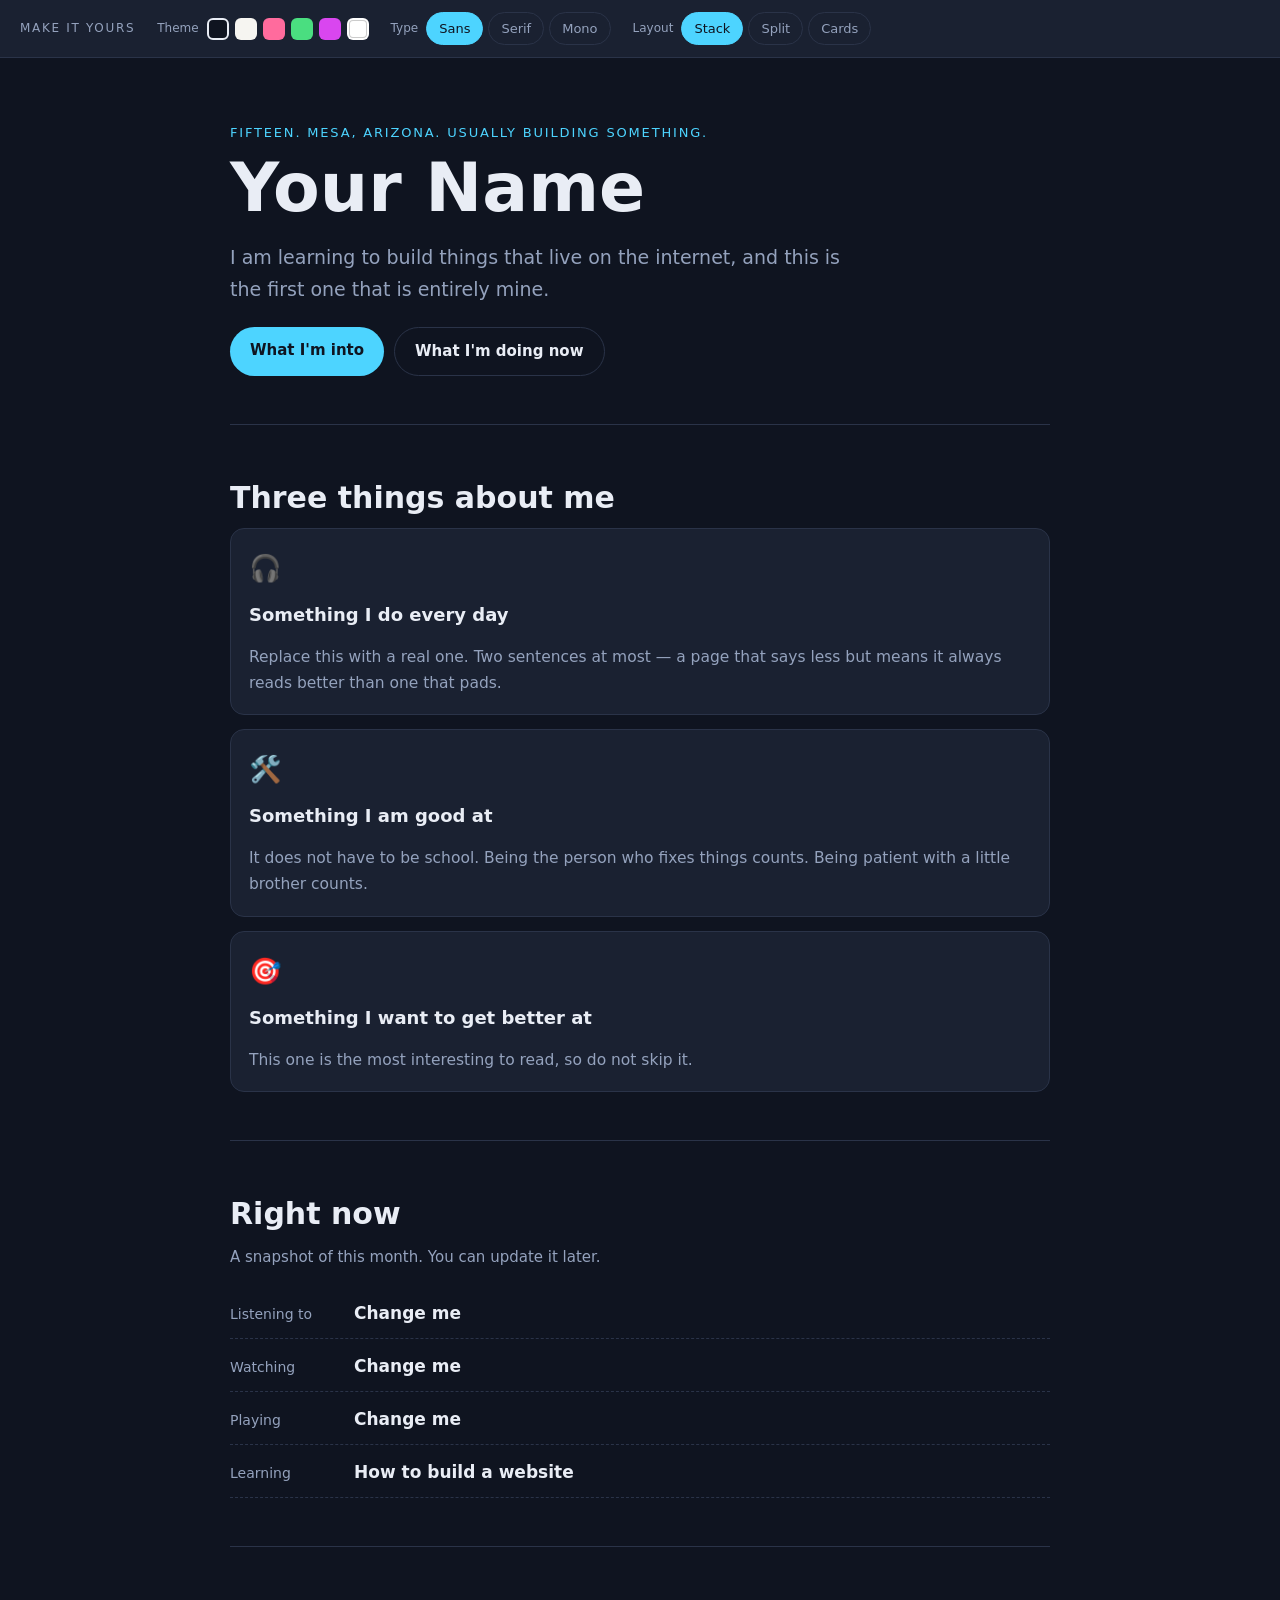
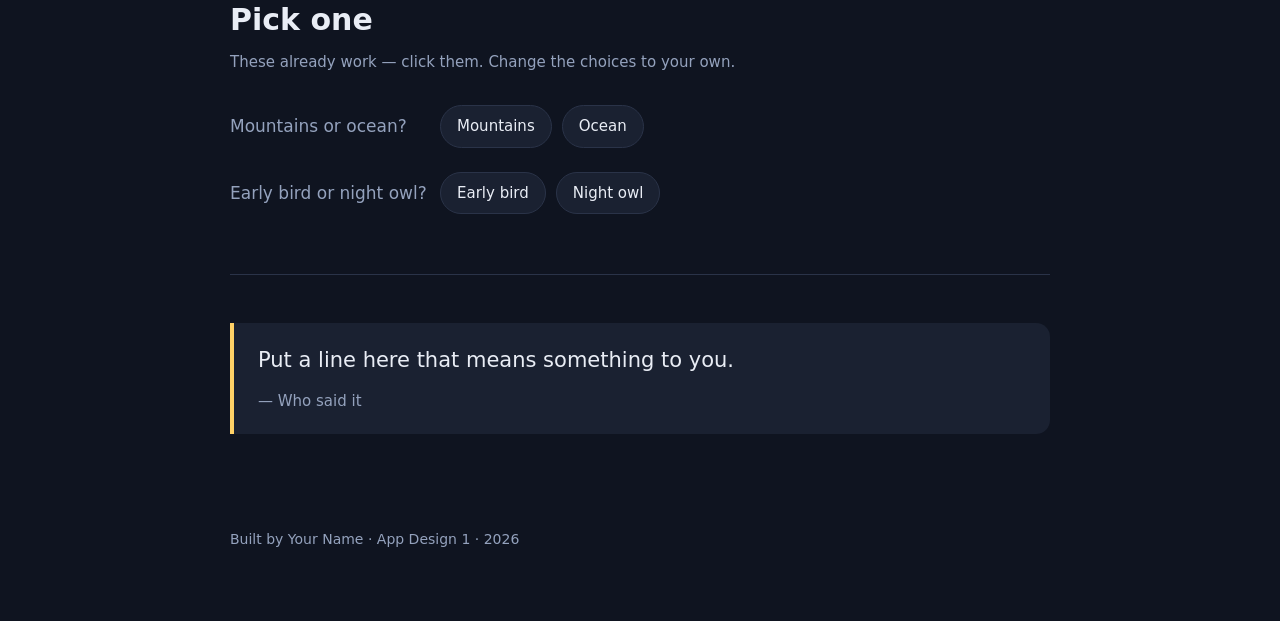
==== assignments/01-this-is-me/index.html @ 04a1ac74 "Initial commit" ====
<!DOCTYPE html>
<html lang="en" data-theme="midnight" data-font="sans" data-layout="stack">
<head>
  <meta charset="utf-8">
  <meta name="viewport" content="width=device-width, initial-scale=1">

  <!-- TODO 1 — Put your name in the tab.
       This is what shows on the browser tab, not on the page. -->
  <title>This Is Me — Your Name Here</title>

  <link rel="stylesheet" href="styles.css">
</head>
<body>

<!-- ═══════════════════════════════════════════════════════════════════════
     THE CONTROL BAR
     These buttons already work. You do not have to touch them.
     Later in the unit you will learn how they work.
     ═══════════════════════════════════════════════════════════════════ -->
<header class="controls" aria-label="Page controls">
  <span class="controls-label">Make it yours</span>

  <div class="control">
    <span class="control-name">Theme</span>
    <div class="swatches" data-control="theme">
      <button data-value="midnight" class="sw sw-midnight" aria-label="Midnight"></button>
      <button data-value="paper"    class="sw sw-paper"    aria-label="Paper"></button>
      <button data-value="sunset"   class="sw sw-sunset"   aria-label="Sunset"></button>
      <button data-value="forest"   class="sw sw-forest"   aria-label="Forest"></button>
      <button data-value="candy"    class="sw sw-candy"    aria-label="Candy"></button>
      <button data-value="mono"     class="sw sw-mono"     aria-label="Mono"></button>
    </div>
  </div>

  <div class="control">
    <span class="control-name">Type</span>
    <div class="pills" data-control="font">
      <button data-value="sans">Sans</button>
      <button data-value="serif">Serif</button>
      <button data-value="mono">Mono</button>
    </div>
  </div>

  <div class="control">
    <span class="control-name">Layout</span>
    <div class="pills" data-control="layout">
      <button data-value="stack">Stack</button>
      <button data-value="split">Split</button>
      <button data-value="cards">Cards</button>
    </div>
  </div>
</header>

<main>

  <!-- ═════════════════════════════════════════════════════════════════════
       SECTION 1 — THE HERO
       This is the first thing anyone sees. Make it sound like you.
       ═══════════════════════════════════════════════════════════════════ -->
  <section class="hero">
    <!-- TODO 2 — Replace this with something true about you in 3-5 words.
         Not "Welcome to my website". Something only you would write. -->
    <p class="eyebrow">Fifteen. Mesa, Arizona. Usually building something.</p>

    <!-- TODO 3 — Your name. This is the biggest text on the page. -->
    <h1>Your Name</h1>

    <!-- TODO 4 — One sentence. What should someone know about you first? -->
    <p class="lede">
      I am learning to build things that live on the internet, and this is the
      first one that is entirely mine.
    </p>

    <!-- TODO 5 — Change these two buttons to say what YOU want them to say. -->
    <div class="hero-actions">
      <a class="btn btn-solid" href="#things">What I'm into</a>
      <a class="btn btn-ghost" href="#now">What I'm doing now</a>
    </div>
  </section>

  <!-- ═════════════════════════════════════════════════════════════════════
       SECTION 2 — THREE THINGS
       ═══════════════════════════════════════════════════════════════════ -->
  <section id="things">
    <h2>Three things about me</h2>

    <div class="grid">
      <!-- TODO 6 — Replace all three cards. Keep the shape, change the words.
           The emoji is just text — swap it for any character you like. -->
      <article class="card" data-reveal>
        <span class="card-icon">🎧</span>
        <h3>Something I do every day</h3>
        <p>Replace this with a real one. Two sentences at most — a page that
           says less but means it always reads better than one that pads.</p>
      </article>

      <article class="card" data-reveal>
        <span class="card-icon">🛠️</span>
        <h3>Something I am good at</h3>
        <p>It does not have to be school. Being the person who fixes things
           counts. Being patient with a little brother counts.</p>
      </article>

      <article class="card" data-reveal>
        <span class="card-icon">🎯</span>
        <h3>Something I want to get better at</h3>
        <p>This one is the most interesting to read, so do not skip it.</p>
      </article>
    </div>
  </section>

  <!-- ═════════════════════════════════════════════════════════════════════
       SECTION 3 — THE NOW LIST
       ═══════════════════════════════════════════════════════════════════ -->
  <section id="now">
    <h2>Right now</h2>
    <p class="section-note">A snapshot of this month. You can update it later.</p>

    <!-- TODO 7 — Change every line. Add or delete rows: copy a whole
         <li> ... </li> block to add one, delete the block to remove one. -->
    <ul class="nowlist">
      <li><span class="now-k">Listening to</span><span class="now-v">Change me</span></li>
      <li><span class="now-k">Watching</span><span class="now-v">Change me</span></li>
      <li><span class="now-k">Playing</span><span class="now-v">Change me</span></li>
      <li><span class="now-k">Learning</span><span class="now-v">How to build a website</span></li>
    </ul>
  </section>

  <!-- ═════════════════════════════════════════════════════════════════════
       SECTION 4 — THE PICK-ONE
       Click the options. The page remembers your answer.
       ═══════════════════════════════════════════════════════════════════ -->
  <section>
    <h2>Pick one</h2>
    <p class="section-note">These already work — click them. Change the choices to your own.</p>

    <!-- TODO 8 — Write two of your own either/or questions.
         Change the text inside the buttons. -->
    <div class="picker" data-picker="q1">
      <span class="picker-q">Mountains or ocean?</span>
      <button data-pick="Mountains">Mountains</button>
      <button data-pick="Ocean">Ocean</button>
    </div>

    <div class="picker" data-picker="q2">
      <span class="picker-q">Early bird or night owl?</span>
      <button data-pick="Early bird">Early bird</button>
      <button data-pick="Night owl">Night owl</button>
    </div>
  </section>

  <!-- ═════════════════════════════════════════════════════════════════════
       SECTION 5 — THE QUOTE
       ═══════════════════════════════════════════════════════════════════ -->
  <section>
    <!-- TODO 9 — A line you actually like. A lyric, a saying, your own words. -->
    <blockquote>
      <p>Put a line here that means something to you.</p>
      <cite>— Who said it</cite>
    </blockquote>
  </section>

</main>

<footer>
  <!-- TODO 10 — Your name and the year. -->
  <p>Built by Your Name · App Design 1 · 2026</p>
</footer>

<!-- app.js is DONE FOR YOU. Do not edit it yet — we open it in Unit 03. -->
<script src="app.js"></script>
</body>
</html>
---- assignments/01-this-is-me/styles.css ----
/* ═══════════════════════════════════════════════════════════════════════════
   styles.css — how the page LOOKS.
   This is the file you will spend the most time in.

   Everything below is grouped and labelled. You can change any value.
   If you break something badly, delete what you changed and save again.
   ═══════════════════════════════════════════════════════════════════════ */


/* ── THE THEMES ────────────────────────────────────────────────────────────
   Six colour schemes. The buttons at the top switch between them by changing
   data-theme on the <html> tag, and each block below fills in the same six
   names with different colours.

   TODO 11 — Pick your favourite theme, then change ITS colours to yours.
   Use https://coolors.co if you want help choosing.                        */

[data-theme="midnight"] {
  --bg:        #0f1420;   /* page background      */
  --surface:   #1a2131;   /* cards and boxes      */
  --text:      #e9edf5;   /* main writing         */
  --muted:     #94a2bd;   /* quieter writing      */
  --accent:    #4dd4ff;   /* buttons, highlights  */
  --accent-2:  #ffd166;   /* a second highlight   */
  --line:      #2a3348;   /* borders              */
}
[data-theme="paper"] {
  --bg: #f6f5f1; --surface: #ffffff; --text: #16181d; --muted: #5d6470;
  --accent: #2f6df6; --accent-2: #e0562f; --line: #dcd9d2;
}
[data-theme="sunset"] {
  --bg: #1b1020; --surface: #2a1730; --text: #ffeaf3; --muted: #c79bb4;
  --accent: #ff6b9d; --accent-2: #ffb86b; --line: #45264f;
}
[data-theme="forest"] {
  --bg: #0d1a14; --surface: #14261d; --text: #e6f4ea; --muted: #8fb5a0;
  --accent: #4ade80; --accent-2: #fbbf24; --line: #21382b;
}
[data-theme="candy"] {
  --bg: #fff5fb; --surface: #ffffff; --text: #2b1b2b; --muted: #7c6280;
  --accent: #d946ef; --accent-2: #22d3ee; --line: #f2dcec;
}
[data-theme="mono"] {
  --bg: #ffffff; --surface: #fafafa; --text: #111111; --muted: #666666;
  --accent: #111111; --accent-2: #666666; --line: #e2e2e2;
}


/* ── THE TYPEFACES ─────────────────────────────────────────────────────────
   The Type buttons swap data-font on <html>. These are system fonts, so they
   load instantly and work offline.                                          */

[data-font="sans"]  { --face: system-ui, -apple-system, "Segoe UI", Roboto, sans-serif; }
[data-font="serif"] { --face: Georgia, "Iowan Old Style", "Times New Roman", serif; }
[data-font="mono"]  { --face: ui-monospace, "Cascadia Code", Consolas, monospace; }


/* ── THE BASICS ────────────────────────────────────────────────────────────
   TODO 12 — Try changing --radius to 0 for sharp corners, or 24px for round. */

:root { --radius: 14px; --pad: 20px; --max: 860px; }

* { box-sizing: border-box; }

body {
  margin: 0;
  background: var(--bg);
  color: var(--text);
  font-family: var(--face);
  font-size: 17px;
  line-height: 1.65;
  /* transition makes the theme change fade instead of snap */
  transition: background .25s ease, color .25s ease;
}

main { max-width: var(--max); margin: 0 auto; padding: 0 var(--pad); }

section { padding: 48px 0; border-bottom: 1px solid var(--line); }
section:last-of-type { border-bottom: 0; }


/* ── HEADINGS AND TEXT ─────────────────────────────────────────────────────
   TODO 13 — Make the h1 bigger or smaller. clamp() means: never below the
   first number, never above the last, and it scales in between.             */

h1 { font-size: clamp(38px, 8vw, 68px); line-height: 1.05; margin: 8px 0 14px; }
h2 { font-size: clamp(22px, 4vw, 30px); margin: 0 0 6px; }
h3 { font-size: 18px; margin: 10px 0 6px; }

.eyebrow {
  font-size: 13px; letter-spacing: .14em; text-transform: uppercase;
  color: var(--accent); margin: 0;
}
.lede { font-size: 19px; color: var(--muted); max-width: 52ch; }
.section-note { color: var(--muted); font-size: 15px; margin: 0 0 18px; }


/* ── THE HERO ──────────────────────────────────────────────────────────── */

.hero { padding: 64px 0 48px; }
.hero-actions { display: flex; gap: 10px; flex-wrap: wrap; margin-top: 22px; }

.btn {
  display: inline-block; padding: 11px 20px; border-radius: 999px;
  text-decoration: none; font-size: 15px; font-weight: 600;
  transition: transform .15s ease;
}
.btn:hover { transform: translateY(-2px); }
.btn-solid { background: var(--accent); color: var(--bg); }
.btn-ghost { border: 1px solid var(--line); color: var(--text); }


/* ── THE CARDS ─────────────────────────────────────────────────────────────
   The Layout buttons change data-layout, and the three rules below decide
   how the cards arrange themselves.                                         */

.grid { display: grid; gap: 14px; }
[data-layout="stack"] .grid { grid-template-columns: 1fr; }
[data-layout="split"] .grid { grid-template-columns: repeat(auto-fit, minmax(240px, 1fr)); }
[data-layout="cards"] .grid { grid-template-columns: repeat(auto-fit, minmax(170px, 1fr)); }

.card {
  background: var(--surface); border: 1px solid var(--line);
  border-radius: var(--radius); padding: 18px;
  /* these two lines are the fade-in — app.js adds .is-in when you scroll */
  opacity: 0; transform: translateY(10px);
  transition: opacity .5s ease, transform .5s ease, border-color .2s;
}
.card.is-in { opacity: 1; transform: none; }
.card:hover { border-color: var(--accent); }
.card-icon { font-size: 26px; }
.card p { color: var(--muted); font-size: 15.5px; margin-bottom: 0; }


/* ── THE NOW LIST ──────────────────────────────────────────────────────── */

.nowlist { list-style: none; padding: 0; margin: 0;
  display: flex; flex-direction: column; gap: 2px; }
.nowlist li {
  display: flex; gap: 14px; align-items: baseline;
  padding: 11px 0; border-bottom: 1px dashed var(--line);
}
.now-k { color: var(--muted); font-size: 14px; min-width: 110px; }
.now-v { font-weight: 600; }


/* ── THE PICKERS ───────────────────────────────────────────────────────── */

.picker { display: flex; align-items: center; gap: 10px; flex-wrap: wrap;
  padding: 12px 0; }
.picker-q { min-width: 200px; color: var(--muted); }
.picker button {
  font: inherit; font-size: 15px; padding: 8px 16px; cursor: pointer;
  background: var(--surface); color: var(--text);
  border: 1px solid var(--line); border-radius: 999px;
  transition: border-color .15s, background .15s;
}
.picker button:hover { border-color: var(--accent); }
.picker button.is-picked { background: var(--accent); color: var(--bg);
  border-color: var(--accent); }


/* ── THE QUOTE ─────────────────────────────────────────────────────────── */

blockquote {
  margin: 0; padding: 20px 24px; background: var(--surface);
  border-left: 4px solid var(--accent-2); border-radius: 0 var(--radius) var(--radius) 0;
}
blockquote p { font-size: 21px; margin: 0 0 8px; }
cite { color: var(--muted); font-style: normal; font-size: 15px; }


/* ── THE CONTROL BAR ───────────────────────────────────────────────────────
   You can restyle this, but do not delete it — the buttons are how the
   page changes.                                                             */

.controls {
  position: sticky; top: 0; z-index: 10;
  display: flex; gap: 22px; align-items: center; flex-wrap: wrap;
  padding: 12px var(--pad);
  background: var(--surface); border-bottom: 1px solid var(--line);
}
.controls-label { font-size: 12px; letter-spacing: .14em; text-transform: uppercase;
  color: var(--muted); }
.control { display: flex; align-items: center; gap: 8px; }
.control-name { font-size: 12px; color: var(--muted); }

.swatches { display: flex; gap: 6px; }
.sw { width: 22px; height: 22px; border-radius: 6px; cursor: pointer;
  border: 2px solid transparent; }
.sw.is-on { border-color: var(--text); }
.sw-midnight { background: #0f1420; } .sw-paper { background: #f6f5f1; }
.sw-sunset   { background: #ff6b9d; } .sw-forest { background: #4ade80; }
.sw-candy    { background: #d946ef; } .sw-mono   { background: #ffffff;
  box-shadow: inset 0 0 0 1px #ccc; }

.pills { display: flex; gap: 5px; }
.pills button {
  font: inherit; font-size: 13px; padding: 5px 12px; cursor: pointer;
  background: transparent; color: var(--muted);
  border: 1px solid var(--line); border-radius: 999px;
}
.pills button.is-on { background: var(--accent); color: var(--bg);
  border-color: var(--accent); }


/* ── THE FOOTER ────────────────────────────────────────────────────────── */

footer { max-width: var(--max); margin: 0 auto; padding: 32px var(--pad) 56px;
  color: var(--muted); font-size: 14px; }


/* ── PHONES ────────────────────────────────────────────────────────────────
   Anything inside this block only applies on screens under 600px wide.
   TODO 14 — Open your page on your phone and see if anything looks wrong.  */

@media (max-width: 600px) {
  body { font-size: 16px; }
  section { padding: 34px 0; }
  .hero { padding: 40px 0 30px; }
  .now-k { min-width: 90px; }
  .controls { gap: 14px; }
}


/* ── ACCESSIBILITY ─────────────────────────────────────────────────────────
   Some people set their device to reduce motion. This turns the animations
   off for them. Leave it in.                                               */

/* Printing: no animation runs, so force everything visible. A printed page with
   three empty boxes is the worst possible version of this assignment. */
@media print {
  .card { opacity: 1 !important; transform: none !important; }
  .controls { display: none; }
  body { background: #fff; color: #000; }
}

@media (prefers-reduced-motion: reduce) {
  * { transition: none !important; animation: none !important; }
  .card { opacity: 1; transform: none; }
}
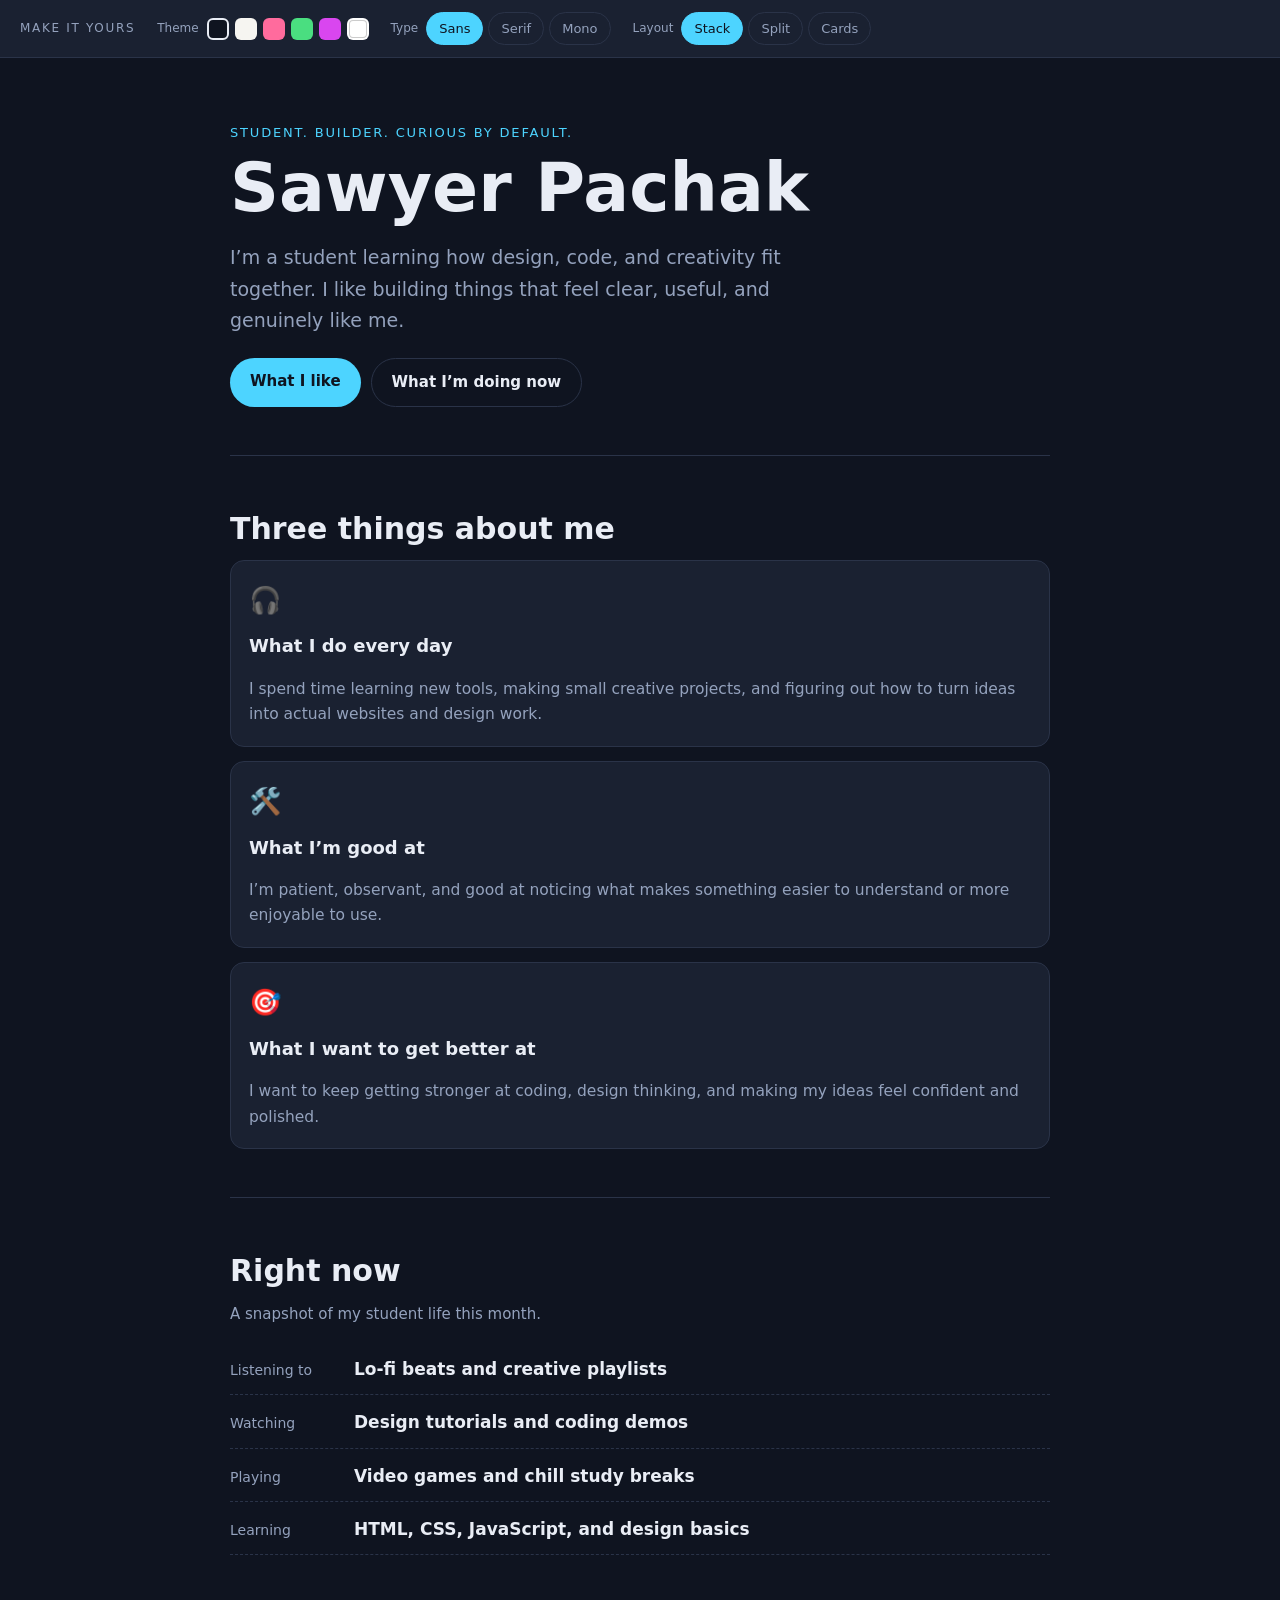
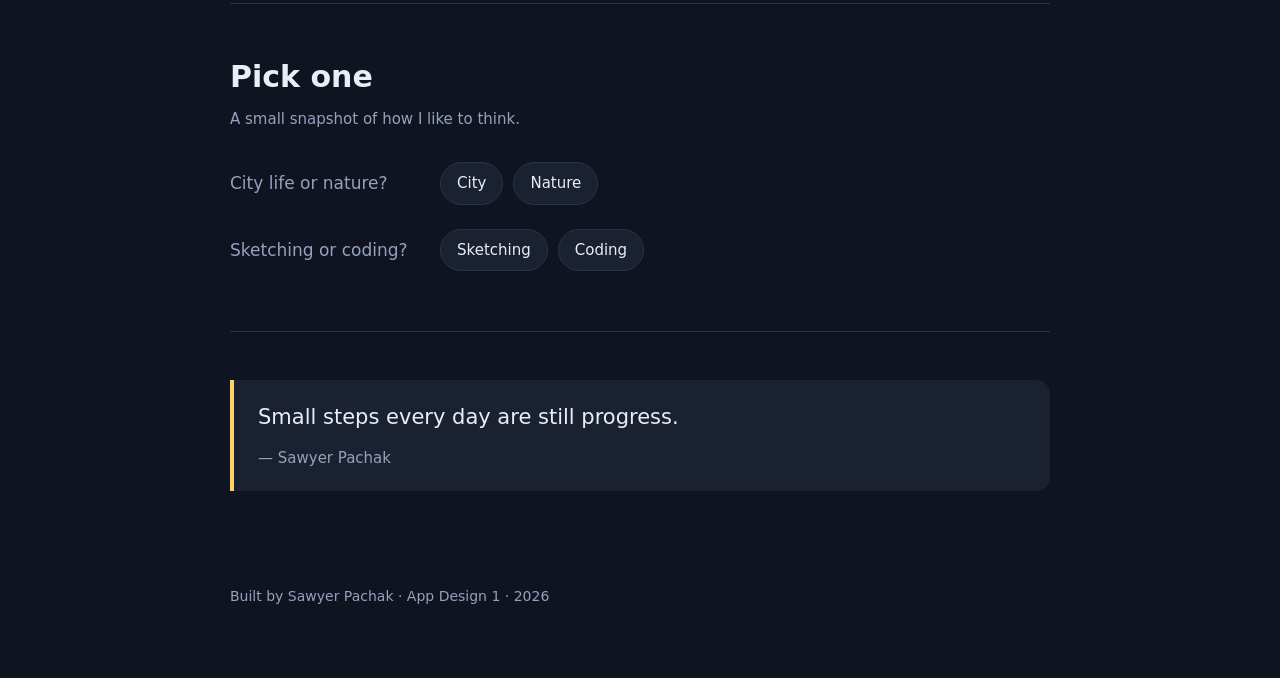
==== commit 7dd2845a: "updated information" ====
--- a/assignments/01-this-is-me/index.html
+++ b/assignments/01-this-is-me/index.html
@@ -1,173 +1,162 @@
 <!DOCTYPE html>
 <html lang="en" data-theme="midnight" data-font="sans" data-layout="stack">
+
 <head>
   <meta charset="utf-8">
   <meta name="viewport" content="width=device-width, initial-scale=1">
 
-  <!-- TODO 1 — Put your name in the tab.
-       This is what shows on the browser tab, not on the page. -->
-  <title>This Is Me — Your Name Here</title>
+  <title>This Is Me — Sawyer Pachak</title>
 
   <link rel="stylesheet" href="styles.css">
 </head>
+
 <body>
 
-<!-- ═══════════════════════════════════════════════════════════════════════
+  <!-- ═══════════════════════════════════════════════════════════════════════
      THE CONTROL BAR
      These buttons already work. You do not have to touch them.
      Later in the unit you will learn how they work.
      ═══════════════════════════════════════════════════════════════════ -->
-<header class="controls" aria-label="Page controls">
-  <span class="controls-label">Make it yours</span>
+  <header class="controls" aria-label="Page controls">
+    <span class="controls-label">Make it yours</span>
 
-  <div class="control">
-    <span class="control-name">Theme</span>
-    <div class="swatches" data-control="theme">
-      <button data-value="midnight" class="sw sw-midnight" aria-label="Midnight"></button>
-      <button data-value="paper"    class="sw sw-paper"    aria-label="Paper"></button>
-      <button data-value="sunset"   class="sw sw-sunset"   aria-label="Sunset"></button>
-      <button data-value="forest"   class="sw sw-forest"   aria-label="Forest"></button>
-      <button data-value="candy"    class="sw sw-candy"    aria-label="Candy"></button>
-      <button data-value="mono"     class="sw sw-mono"     aria-label="Mono"></button>
+    <div class="control">
+      <span class="control-name">Theme</span>
+      <div class="swatches" data-control="theme">
+        <button data-value="midnight" class="sw sw-midnight" aria-label="Midnight"></button>
+        <button data-value="paper" class="sw sw-paper" aria-label="Paper"></button>
+        <button data-value="sunset" class="sw sw-sunset" aria-label="Sunset"></button>
+        <button data-value="forest" class="sw sw-forest" aria-label="Forest"></button>
+        <button data-value="candy" class="sw sw-candy" aria-label="Candy"></button>
+        <button data-value="mono" class="sw sw-mono" aria-label="Mono"></button>
+      </div>
     </div>
-  </div>
 
-  <div class="control">
-    <span class="control-name">Type</span>
-    <div class="pills" data-control="font">
-      <button data-value="sans">Sans</button>
-      <button data-value="serif">Serif</button>
-      <button data-value="mono">Mono</button>
+    <div class="control">
+      <span class="control-name">Type</span>
+      <div class="pills" data-control="font">
+        <button data-value="sans">Sans</button>
+        <button data-value="serif">Serif</button>
+        <button data-value="mono">Mono</button>
+      </div>
     </div>
-  </div>
 
-  <div class="control">
-    <span class="control-name">Layout</span>
-    <div class="pills" data-control="layout">
-      <button data-value="stack">Stack</button>
-      <button data-value="split">Split</button>
-      <button data-value="cards">Cards</button>
+    <div class="control">
+      <span class="control-name">Layout</span>
+      <div class="pills" data-control="layout">
+        <button data-value="stack">Stack</button>
+        <button data-value="split">Split</button>
+        <button data-value="cards">Cards</button>
+      </div>
     </div>
-  </div>
-</header>
+  </header>
 
-<main>
+  <main>
 
-  <!-- ═════════════════════════════════════════════════════════════════════
+    <!-- ═════════════════════════════════════════════════════════════════════
        SECTION 1 — THE HERO
        This is the first thing anyone sees. Make it sound like you.
        ═══════════════════════════════════════════════════════════════════ -->
-  <section class="hero">
-    <!-- TODO 2 — Replace this with something true about you in 3-5 words.
-         Not "Welcome to my website". Something only you would write. -->
-    <p class="eyebrow">Fifteen. Mesa, Arizona. Usually building something.</p>
+    <section class="hero">
+      <p class="eyebrow">Student. Builder. Curious by default.</p>
 
-    <!-- TODO 3 — Your name. This is the biggest text on the page. -->
-    <h1>Your Name</h1>
+      <h1>Sawyer Pachak</h1>
 
-    <!-- TODO 4 — One sentence. What should someone know about you first? -->
-    <p class="lede">
-      I am learning to build things that live on the internet, and this is the
-      first one that is entirely mine.
-    </p>
+      <p class="lede">
+        I’m a student learning how design, code, and creativity fit together. I like building things that feel clear,
+        useful, and genuinely like me.
+      </p>
 
-    <!-- TODO 5 — Change these two buttons to say what YOU want them to say. -->
-    <div class="hero-actions">
-      <a class="btn btn-solid" href="#things">What I'm into</a>
-      <a class="btn btn-ghost" href="#now">What I'm doing now</a>
-    </div>
-  </section>
+      <div class="hero-actions">
+        <a class="btn btn-solid" href="#things">What I like</a>
+        <a class="btn btn-ghost" href="#now">What I’m doing now</a>
+      </div>
+    </section>
 
-  <!-- ═════════════════════════════════════════════════════════════════════
+    <!-- ═════════════════════════════════════════════════════════════════════
        SECTION 2 — THREE THINGS
        ═══════════════════════════════════════════════════════════════════ -->
-  <section id="things">
-    <h2>Three things about me</h2>
+    <section id="things">
+      <h2>Three things about me</h2>
 
-    <div class="grid">
-      <!-- TODO 6 — Replace all three cards. Keep the shape, change the words.
-           The emoji is just text — swap it for any character you like. -->
-      <article class="card" data-reveal>
-        <span class="card-icon">🎧</span>
-        <h3>Something I do every day</h3>
-        <p>Replace this with a real one. Two sentences at most — a page that
-           says less but means it always reads better than one that pads.</p>
-      </article>
+      <div class="grid">
+        <article class="card" data-reveal>
+          <span class="card-icon">🎧</span>
+          <h3>What I do every day</h3>
+          <p>I spend time learning new tools, making small creative projects, and figuring out how to turn ideas into
+            actual websites and design work.</p>
+        </article>
 
-      <article class="card" data-reveal>
-        <span class="card-icon">🛠️</span>
-        <h3>Something I am good at</h3>
-        <p>It does not have to be school. Being the person who fixes things
-           counts. Being patient with a little brother counts.</p>
-      </article>
+        <article class="card" data-reveal>
+          <span class="card-icon">🛠️</span>
+          <h3>What I’m good at</h3>
+          <p>I’m patient, observant, and good at noticing what makes something easier to understand or more enjoyable to
+            use.</p>
+        </article>
 
-      <article class="card" data-reveal>
-        <span class="card-icon">🎯</span>
-        <h3>Something I want to get better at</h3>
-        <p>This one is the most interesting to read, so do not skip it.</p>
-      </article>
-    </div>
-  </section>
+        <article class="card" data-reveal>
+          <span class="card-icon">🎯</span>
+          <h3>What I want to get better at</h3>
+          <p>I want to keep getting stronger at coding, design thinking, and making my ideas feel confident and
+            polished.</p>
+        </article>
+      </div>
+    </section>
 
-  <!-- ═════════════════════════════════════════════════════════════════════
+    <!-- ═════════════════════════════════════════════════════════════════════
        SECTION 3 — THE NOW LIST
        ═══════════════════════════════════════════════════════════════════ -->
-  <section id="now">
-    <h2>Right now</h2>
-    <p class="section-note">A snapshot of this month. You can update it later.</p>
+    <section id="now">
+      <h2>Right now</h2>
+      <p class="section-note">A snapshot of my student life this month.</p>
 
-    <!-- TODO 7 — Change every line. Add or delete rows: copy a whole
-         <li> ... </li> block to add one, delete the block to remove one. -->
-    <ul class="nowlist">
-      <li><span class="now-k">Listening to</span><span class="now-v">Change me</span></li>
-      <li><span class="now-k">Watching</span><span class="now-v">Change me</span></li>
-      <li><span class="now-k">Playing</span><span class="now-v">Change me</span></li>
-      <li><span class="now-k">Learning</span><span class="now-v">How to build a website</span></li>
-    </ul>
-  </section>
+      <ul class="nowlist">
+        <li><span class="now-k">Listening to</span><span class="now-v">Lo-fi beats and creative playlists</span></li>
+        <li><span class="now-k">Watching</span><span class="now-v">Design tutorials and coding demos</span></li>
+        <li><span class="now-k">Playing</span><span class="now-v">Video games and chill study breaks</span></li>
+        <li><span class="now-k">Learning</span><span class="now-v">HTML, CSS, JavaScript, and design basics</span></li>
+      </ul>
+    </section>
 
-  <!-- ═════════════════════════════════════════════════════════════════════
+    <!-- ═════════════════════════════════════════════════════════════════════
        SECTION 4 — THE PICK-ONE
        Click the options. The page remembers your answer.
        ═══════════════════════════════════════════════════════════════════ -->
-  <section>
-    <h2>Pick one</h2>
-    <p class="section-note">These already work — click them. Change the choices to your own.</p>
+    <section>
+      <h2>Pick one</h2>
+      <p class="section-note">A small snapshot of how I like to think.</p>
 
-    <!-- TODO 8 — Write two of your own either/or questions.
-         Change the text inside the buttons. -->
-    <div class="picker" data-picker="q1">
-      <span class="picker-q">Mountains or ocean?</span>
-      <button data-pick="Mountains">Mountains</button>
-      <button data-pick="Ocean">Ocean</button>
-    </div>
+      <div class="picker" data-picker="q1">
+        <span class="picker-q">City life or nature?</span>
+        <button data-pick="City">City</button>
+        <button data-pick="Nature">Nature</button>
+      </div>
 
-    <div class="picker" data-picker="q2">
-      <span class="picker-q">Early bird or night owl?</span>
-      <button data-pick="Early bird">Early bird</button>
-      <button data-pick="Night owl">Night owl</button>
-    </div>
-  </section>
+      <div class="picker" data-picker="q2">
+        <span class="picker-q">Sketching or coding?</span>
+        <button data-pick="Sketching">Sketching</button>
+        <button data-pick="Coding">Coding</button>
+      </div>
+    </section>
 
-  <!-- ═════════════════════════════════════════════════════════════════════
+    <!-- ═════════════════════════════════════════════════════════════════════
        SECTION 5 — THE QUOTE
        ═══════════════════════════════════════════════════════════════════ -->
-  <section>
-    <!-- TODO 9 — A line you actually like. A lyric, a saying, your own words. -->
-    <blockquote>
-      <p>Put a line here that means something to you.</p>
-      <cite>— Who said it</cite>
-    </blockquote>
-  </section>
+    <section>
+      <blockquote>
+        <p>Small steps every day are still progress.</p>
+        <cite>— Sawyer Pachak</cite>
+      </blockquote>
+    </section>
 
-</main>
+  </main>
 
-<footer>
-  <!-- TODO 10 — Your name and the year. -->
-  <p>Built by Your Name · App Design 1 · 2026</p>
-</footer>
+  <footer>
+    <p>Built by Sawyer Pachak · App Design 1 · 2026</p>
+  </footer>
 
-<!-- app.js is DONE FOR YOU. Do not edit it yet — we open it in Unit 03. -->
-<script src="app.js"></script>
+  <!-- app.js is DONE FOR YOU. Do not edit it yet — we open it in Unit 03. -->
+  <script src="app.js"></script>
 </body>
+
 </html>
